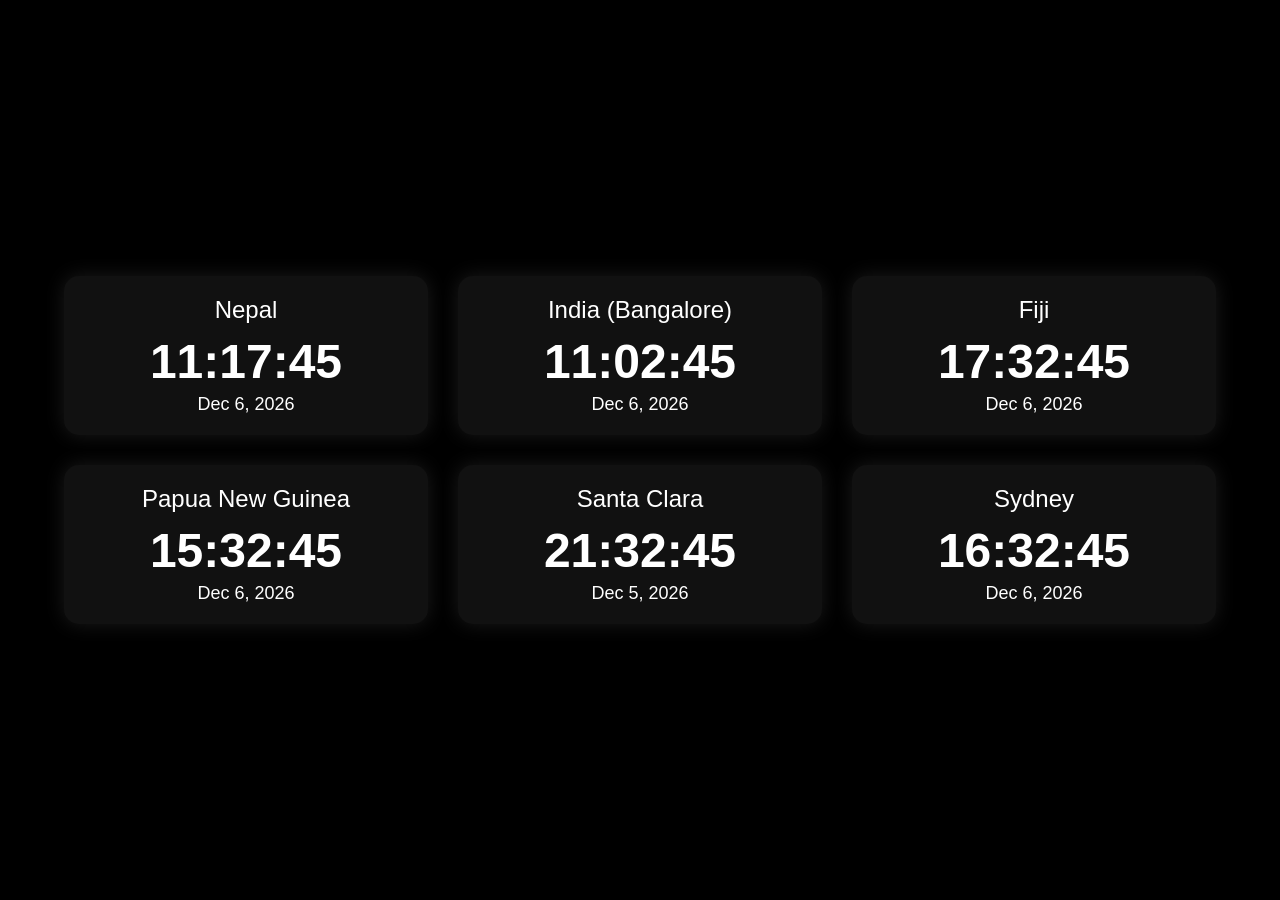
==== clock/index.html @ 024145ff "clock" ====
<!DOCTYPE html>
<html lang="en">
<head>
<meta charset="UTF-8">
<meta name="viewport" content="width=device-width, initial-scale=1.0">
<title>World Clock Video Wall</title>
<style>
    body {
        margin: 0;
        font-family: Arial, sans-serif;
        background: #000;
        color: #fff;
        display: flex;
        justify-content: center;
        align-items: center;
        height: 100vh;
    }
    .grid {
        display: grid;
        grid-template-columns: repeat(3, 1fr);
        gap: 30px;
        width: 90%;
    }
    .clock {
        text-align: center;
        padding: 20px;
        border-radius: 15px;
        background: #111;
        box-shadow: 0 0 20px rgba(255,255,255,0.1);
    }
    .city {
        font-size: 24px;
        margin-bottom: 10px;
    }
    .time {
        font-size: 48px;
        font-weight: bold;
    }
    .date {
        font-size: 18px;
        margin-top: 5px;
    }
</style>
</head>
<body>

<div class="grid">
    <div class="clock">
        <div class="city">Nepal</div>
        <div class="time" id="nepal"></div>
        <div class="date" id="nepal-date"></div>
    </div>

    <div class="clock">
        <div class="city">India (Bangalore)</div>
        <div class="time" id="india"></div>
        <div class="date" id="india-date"></div>
    </div>

    <div class="clock">
        <div class="city">Fiji</div>
        <div class="time" id="fiji"></div>
        <div class="date" id="fiji-date"></div>
    </div>

    <div class="clock">
        <div class="city">Papua New Guinea</div>
        <div class="time" id="png"></div>
        <div class="date" id="png-date"></div>
    </div>

    <div class="clock">
        <div class="city">Santa Clara</div>
        <div class="time" id="santa"></div>
        <div class="date" id="santa-date"></div>
    </div>

    <div class="clock">
        <div class="city">Sydney</div>
        <div class="time" id="sydney"></div>
        <div class="date" id="sydney-date"></div>
    </div>
</div>

<script>
function updateClock() {
    const optionsTime = { hour: '2-digit', minute: '2-digit', second: '2-digit', hour12: false };
    const optionsDate = { year: 'numeric', month: 'short', day: 'numeric' };

    function setTime(id, dateId, timezone) {
        const now = new Date();
        const time = now.toLocaleTimeString('en-US', { ...optionsTime, timeZone: timezone });
        const date = now.toLocaleDateString('en-US', { ...optionsDate, timeZone: timezone });
        document.getElementById(id).innerText = time;
        document.getElementById(dateId).innerText = date;
    }

    setTime('nepal', 'nepal-date', 'Asia/Kathmandu');
    setTime('india', 'india-date', 'Asia/Kolkata');
    setTime('fiji', 'fiji-date', 'Pacific/Fiji');
    setTime('png', 'png-date', 'Pacific/Port_Moresby');
    setTime('santa', 'santa-date', 'America/Los_Angeles');
    setTime('sydney', 'sydney-date', 'Australia/Sydney');
}

setInterval(updateClock, 1000);
updateClock();
</script>

</body>
</html>
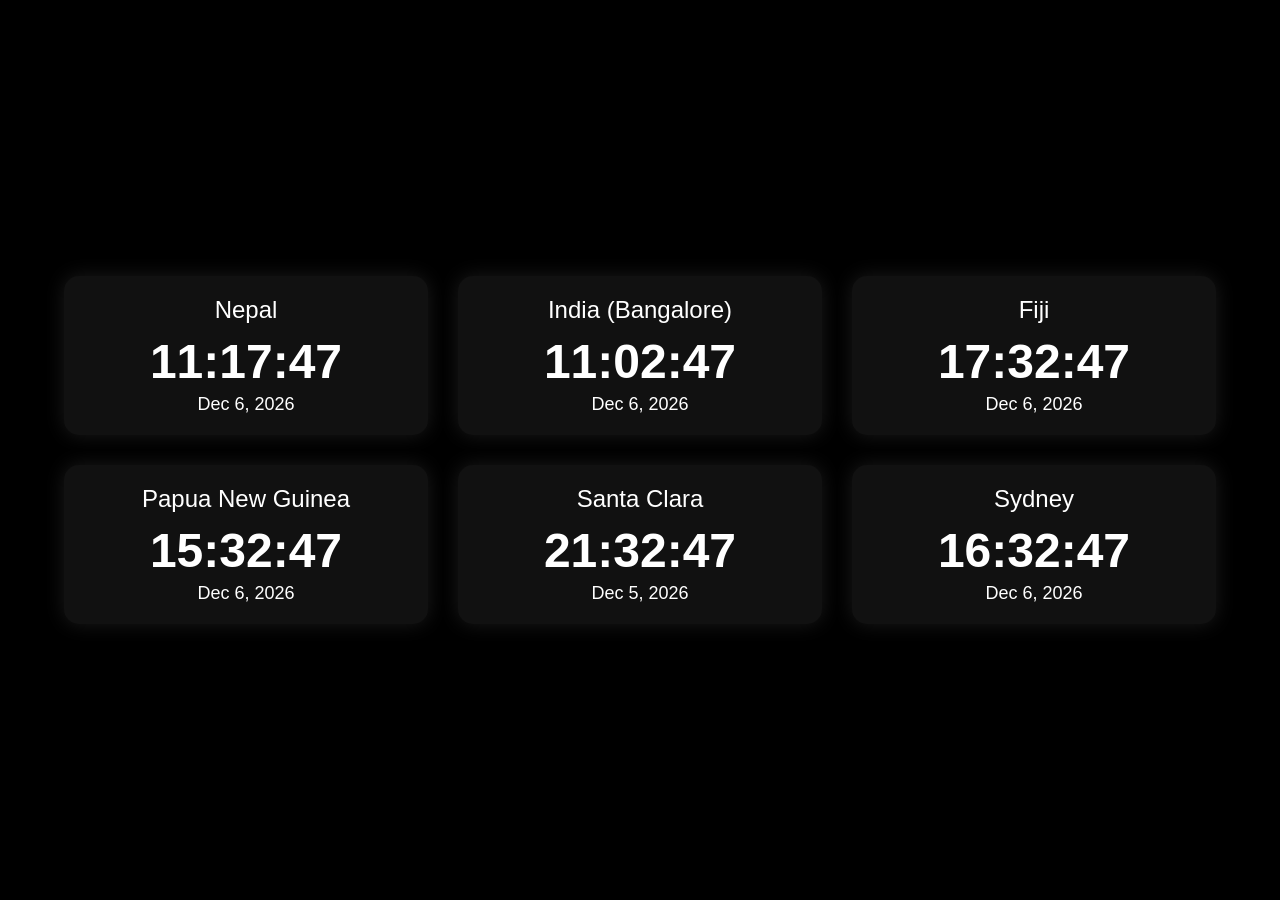
==== commit ddad3030: "rearrange clock" ====
--- a/clock/index.html
+++ b/clock/index.html
@@ -94,13 +94,13 @@
         document.getElementById(id).innerText = time;
         document.getElementById(dateId).innerText = date;
     }
-
-    setTime('nepal', 'nepal-date', 'Asia/Kathmandu');
-    setTime('india', 'india-date', 'Asia/Kolkata');
+    
     setTime('fiji', 'fiji-date', 'Pacific/Fiji');
     setTime('png', 'png-date', 'Pacific/Port_Moresby');
+    setTime('nepal', 'nepal-date', 'Asia/Kathmandu');
+    setTime('sydney', 'sydney-date', 'Australia/Sydney');
+    setTime('india', 'india-date', 'Asia/Kolkata');    
     setTime('santa', 'santa-date', 'America/Los_Angeles');
-    setTime('sydney', 'sydney-date', 'Australia/Sydney');
 }
 
 setInterval(updateClock, 1000);
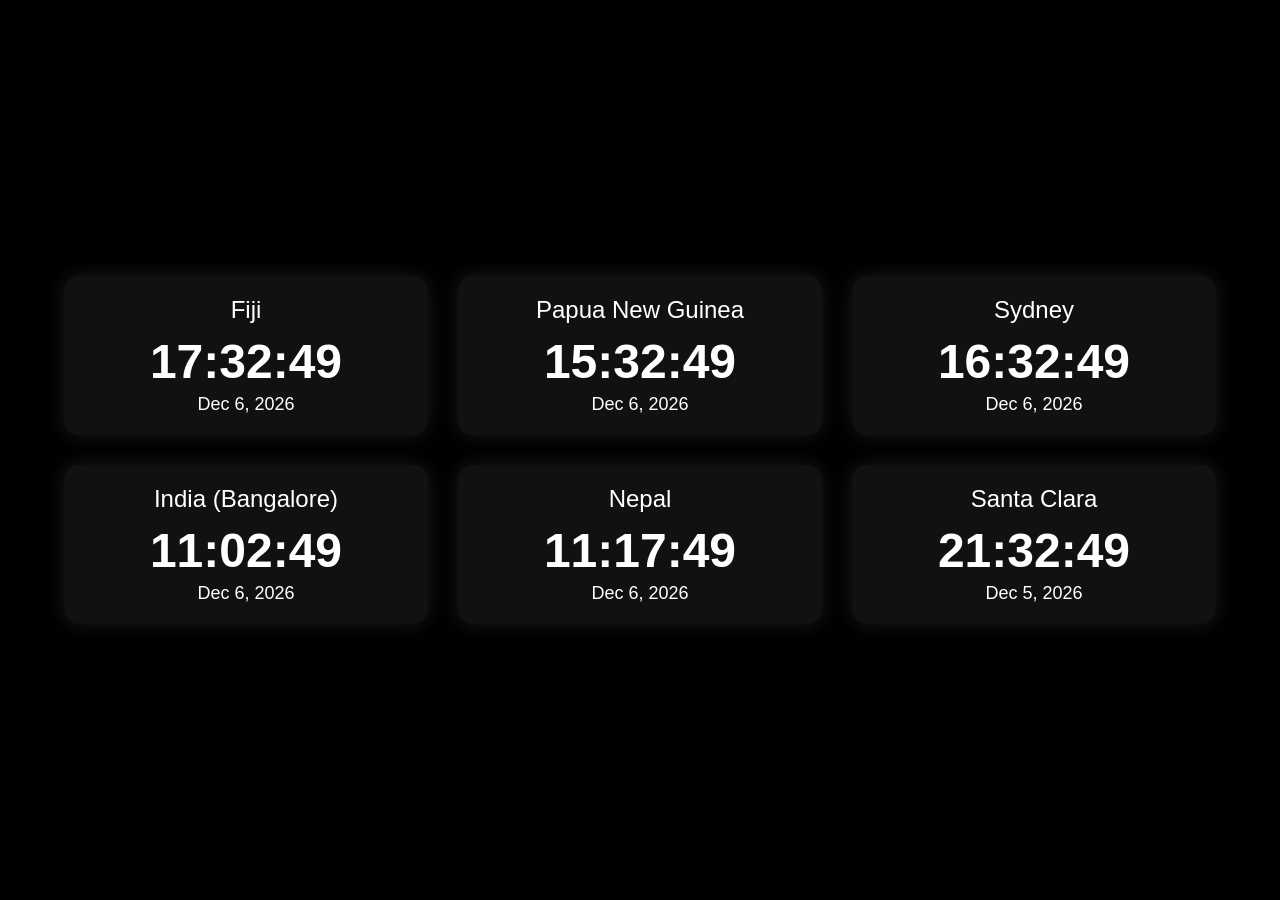
==== commit 06ed8c78: "Reorganize clock" ====
--- a/clock/index.html
+++ b/clock/index.html
@@ -46,18 +46,6 @@
 
 <div class="grid">
     <div class="clock">
-        <div class="city">Nepal</div>
-        <div class="time" id="nepal"></div>
-        <div class="date" id="nepal-date"></div>
-    </div>
-
-    <div class="clock">
-        <div class="city">India (Bangalore)</div>
-        <div class="time" id="india"></div>
-        <div class="date" id="india-date"></div>
-    </div>
-
-    <div class="clock">
         <div class="city">Fiji</div>
         <div class="time" id="fiji"></div>
         <div class="date" id="fiji-date"></div>
@@ -70,16 +58,30 @@
     </div>
 
     <div class="clock">
+        <div class="city">Sydney</div>
+        <div class="time" id="sydney"></div>
+        <div class="date" id="sydney-date"></div>
+    </div>
+    
+   <div class="clock">
+        <div class="city">India (Bangalore)</div>
+        <div class="time" id="india"></div>
+        <div class="date" id="india-date"></div>
+    </div>
+    
+    <div class="clock">
+        <div class="city">Nepal</div>
+        <div class="time" id="nepal"></div>
+        <div class="date" id="nepal-date"></div>
+    </div>
+  
+    <div class="clock">
         <div class="city">Santa Clara</div>
         <div class="time" id="santa"></div>
         <div class="date" id="santa-date"></div>
     </div>
 
-    <div class="clock">
-        <div class="city">Sydney</div>
-        <div class="time" id="sydney"></div>
-        <div class="date" id="sydney-date"></div>
-    </div>
+    
 </div>
 
 <script>
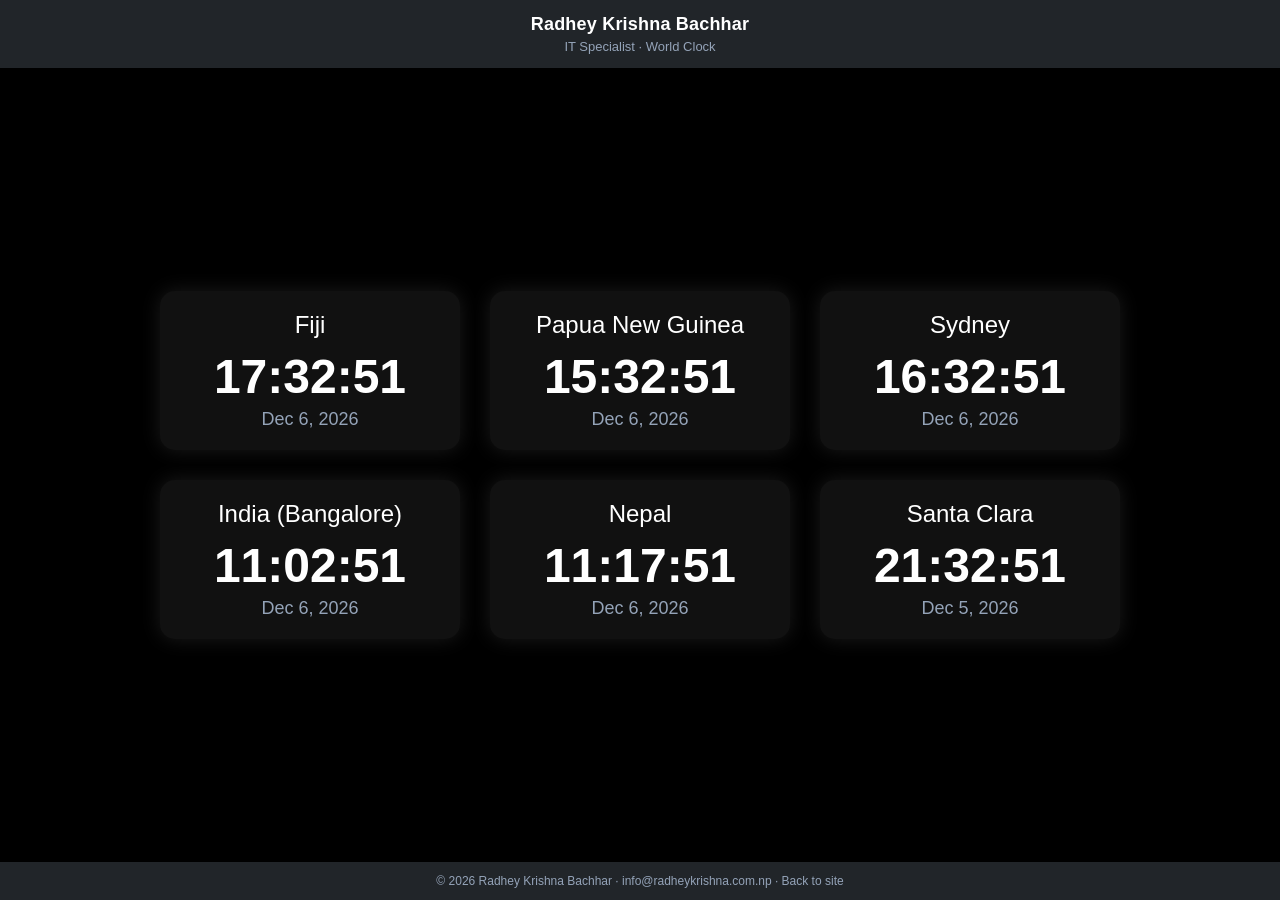
==== commit 3c4f75de: "Add site chrome to /ip, /clock, /mac: header strip, footer, favicon, theme-color; /mac refactored - " ====
--- a/clock/index.html
+++ b/clock/index.html
@@ -3,23 +3,57 @@
 <head>
 <meta charset="UTF-8">
 <meta name="viewport" content="width=device-width, initial-scale=1.0">
-<title>World Clock Video Wall</title>
+<title>Radhey Krishna Bachhar | World Clock</title>
+<link rel="icon" href="/favicon.ico" type="image/x-icon">
+<link rel="icon" href="/favicon-32.png" sizes="32x32" type="image/png">
+<link rel="apple-touch-icon" href="/favicon-180.png">
+<meta name="theme-color" content="#212529">
 <style>
     body {
         margin: 0;
         font-family: Arial, sans-serif;
         background: #000;
         color: #fff;
+        min-height: 100vh;
+        display: flex;
+        flex-direction: column;
+    }
+    .site-header {
+        background: #212529;
+        color: #fff;
+        padding: 14px 16px;
+        text-align: center;
+        flex-shrink: 0;
+    }
+    .site-header .brand {
+        display: inline-block;
+        text-decoration: none;
+        color: #fff;
+        font-family: Arial, sans-serif;
+        font-size: 18px;
+        font-weight: bold;
+        letter-spacing: 0.2px;
+    }
+    .site-header .brand:hover { text-decoration: underline; }
+    .site-header .sub {
+        font-size: 13px;
+        color: #94a3b8;
+        margin-top: 4px;
+        font-family: Arial, sans-serif;
+    }
+    .clock-area {
+        flex: 1;
         display: flex;
         justify-content: center;
         align-items: center;
-        height: 100vh;
+        padding: 16px;
     }
     .grid {
         display: grid;
         grid-template-columns: repeat(3, 1fr);
         gap: 30px;
         width: 90%;
+        max-width: 960px;
     }
     .clock {
         text-align: center;
@@ -35,15 +69,32 @@
     .time {
         font-size: 48px;
         font-weight: bold;
+        font-variant-numeric: tabular-nums;
     }
     .date {
         font-size: 18px;
         margin-top: 5px;
+        color: #94a3b8;
     }
+    footer {
+        background: #212529;
+        color: #94a3b8;
+        font-size: 12px;
+        padding: 12px 0;
+        text-align: center;
+        font-family: Arial, sans-serif;
+        flex-shrink: 0;
+    }
+    footer a { color: #94a3b8; text-decoration: none; }
+    footer a:hover { text-decoration: underline; }
 </style>
 </head>
 <body>
-
+<div class="site-header">
+    <a class="brand" href="/">Radhey Krishna Bachhar</a>
+    <div class="sub">IT Specialist &middot; World Clock</div>
+</div>
+<div class="clock-area">
 <div class="grid">
     <div class="clock">
         <div class="city">Fiji</div>
@@ -62,28 +113,31 @@
         <div class="time" id="sydney"></div>
         <div class="date" id="sydney-date"></div>
     </div>
-    
-   <div class="clock">
+
+    <div class="clock">
         <div class="city">India (Bangalore)</div>
         <div class="time" id="india"></div>
         <div class="date" id="india-date"></div>
     </div>
-    
+
     <div class="clock">
         <div class="city">Nepal</div>
         <div class="time" id="nepal"></div>
         <div class="date" id="nepal-date"></div>
     </div>
-  
+
     <div class="clock">
         <div class="city">Santa Clara</div>
         <div class="time" id="santa"></div>
         <div class="date" id="santa-date"></div>
     </div>
-
-    
 </div>
-
+</div>
+<footer>
+    &copy; <script>document.write(new Date().getFullYear())</script> Radhey Krishna Bachhar &middot;
+    <a href="mailto:info@radheykrishna.com.np">info@radheykrishna.com.np</a> &middot;
+    <a href="/">Back to site</a>
+</footer>
 <script>
 function updateClock() {
     const optionsTime = { hour: '2-digit', minute: '2-digit', second: '2-digit', hour12: false };
@@ -96,18 +150,17 @@
         document.getElementById(id).innerText = time;
         document.getElementById(dateId).innerText = date;
     }
-    
+
     setTime('fiji', 'fiji-date', 'Pacific/Fiji');
     setTime('png', 'png-date', 'Pacific/Port_Moresby');
     setTime('nepal', 'nepal-date', 'Asia/Kathmandu');
     setTime('sydney', 'sydney-date', 'Australia/Sydney');
-    setTime('india', 'india-date', 'Asia/Kolkata');    
+    setTime('india', 'india-date', 'Asia/Kolkata');
     setTime('santa', 'santa-date', 'America/Los_Angeles');
 }
 
 setInterval(updateClock, 1000);
 updateClock();
 </script>
-
 </body>
 </html>
